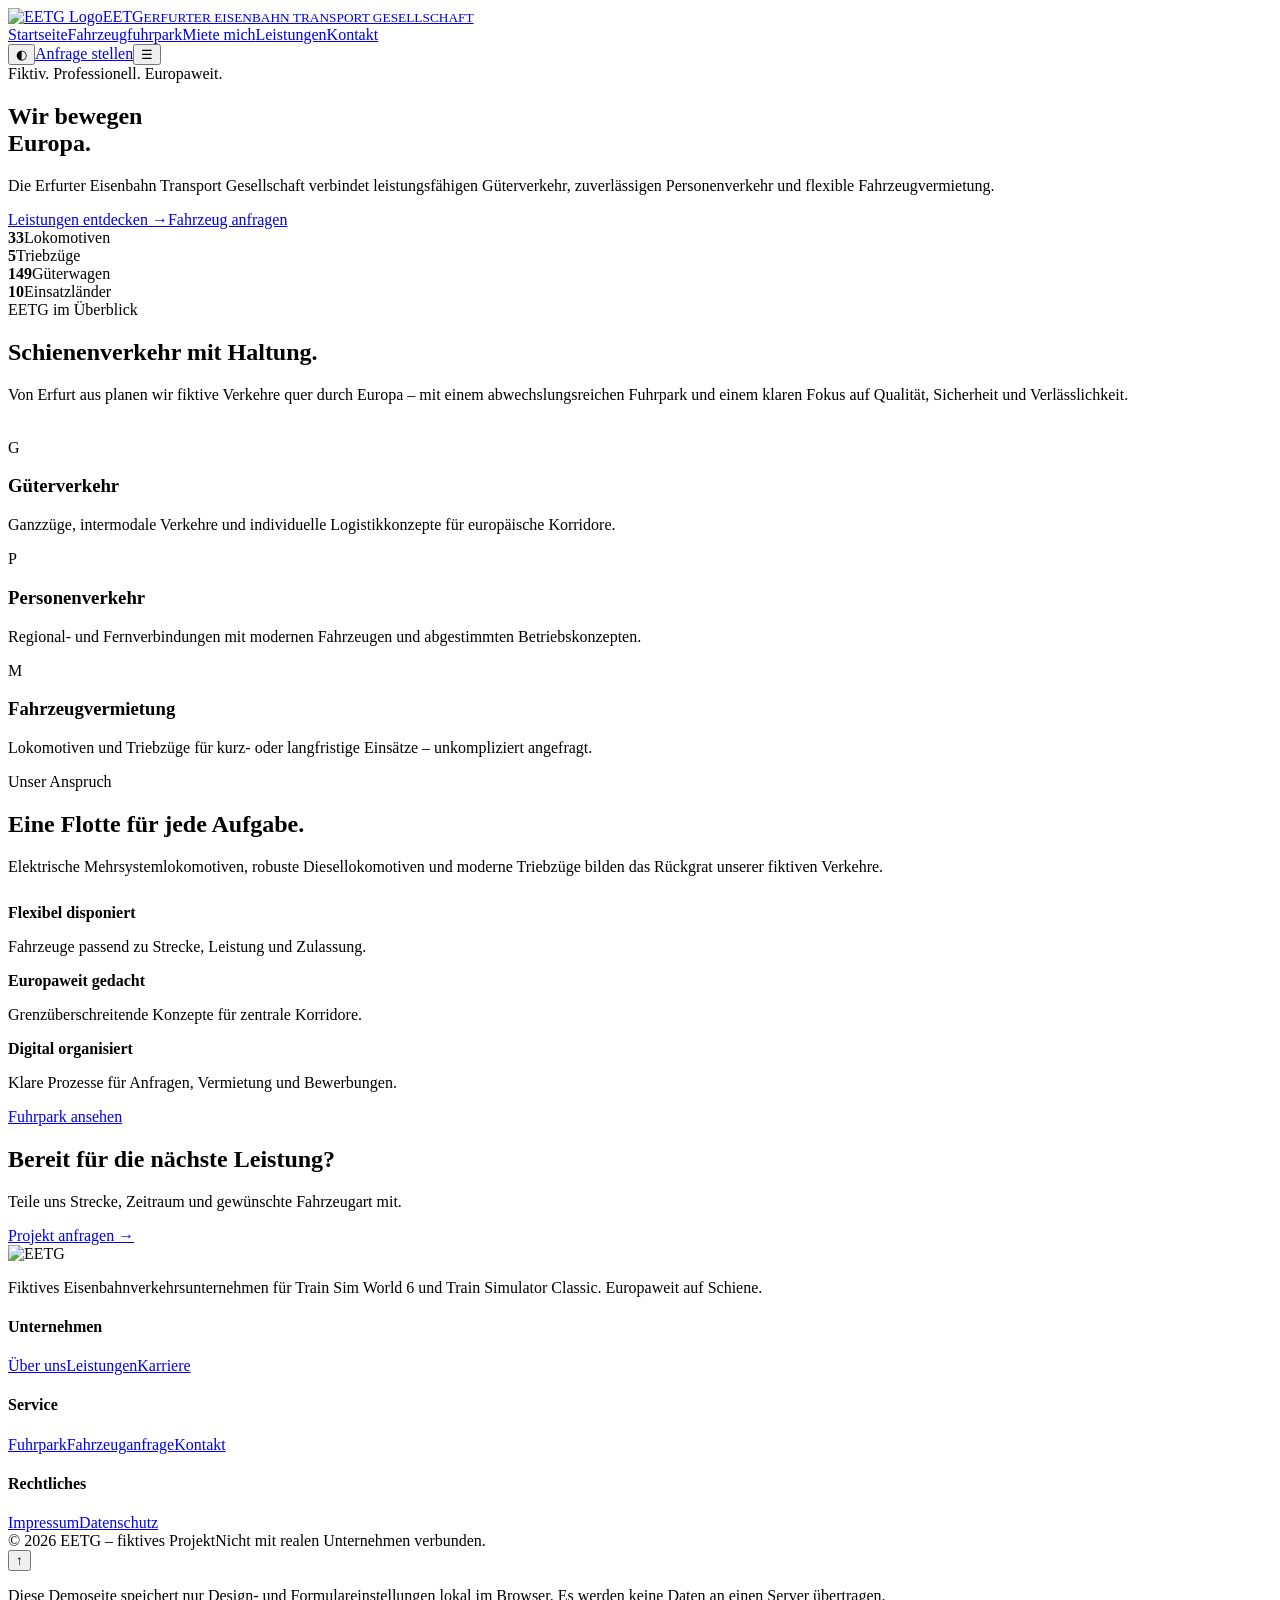
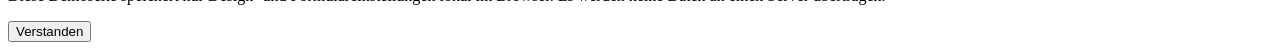
==== index.html @ 2c7127c2 "Add files via upload" ====
<!doctype html><html lang="de"><head><meta charset="utf-8"><meta name="viewport" content="width=device-width,initial-scale=1"><meta name="description" content="EETG – fiktives europäisches Eisenbahnverkehrsunternehmen für Güterverkehr, Personenverkehr und Fahrzeugvermietung."><title>Startseite | EETG</title><meta name="theme-color" content="#b5121b"><meta name="robots" content="index,follow"><link rel="icon" href="./favicon.ico" sizes="any"><link rel="icon" type="image/png" sizes="32x32" href="./assets/img/favicon-32x32.png"><link rel="apple-touch-icon" href="./assets/img/apple-touch-icon.png"><link rel="manifest" href="./manifest.webmanifest"><meta property="og:type" content="website"><meta property="og:locale" content="de_DE"><meta property="og:site_name" content="EETG"><meta property="og:title" content="Startseite | EETG"><meta property="og:description" content="EETG – fiktives europäisches Eisenbahnverkehrsunternehmen für Güterverkehr, Personenverkehr und Fahrzeugvermietung."><meta property="og:image" content="assets/img/icon-512.png"><meta name="twitter:card" content="summary_large_image"><link rel="stylesheet" href="./assets/css/style.css"></head><body><header class="header"><div class="container nav"><a class="brand" href="index.html"><img src="./assets/img/eetg-logo.png" alt="EETG Logo"><span class="brand-text">EETG<small>ERFURTER EISENBAHN TRANSPORT GESELLSCHAFT</small></span></a><nav class="nav-links"><a href="index.html">Startseite</a><a href="fuhrpark.html">Fahrzeugfuhrpark</a><a href="miete.html">Miete mich</a><a href="leistungen.html">Leistungen</a><a href="kontakt.html">Kontakt</a></nav><div class="nav-actions"><button class="icon-btn" id="themeToggle" aria-label="Farbschema wechseln">◐</button><a class="cta" href="kontakt.html">Anfrage stellen</a><button class="menu-btn" id="menuToggle" aria-label="Menü öffnen">☰</button></div></div></header><main><section class="hero"><div class="container hero-content"><span class="hero-badge"><i></i> Fiktiv. Professionell. Europaweit.</span><h1>Wir bewegen<br><span>Europa.</span></h1><p>Die Erfurter Eisenbahn Transport Gesellschaft verbindet leistungsfähigen Güterverkehr, zuverlässigen Personenverkehr und flexible Fahrzeugvermietung.</p><div class="hero-actions"><a class="cta" href="leistungen.html">Leistungen entdecken →</a><a class="cta secondary" href="miete.html">Fahrzeug anfragen</a></div></div></section>
<div class="stats"><div class="container stats-panel"><div class="stat"><strong>33</strong><span>Lokomotiven</span></div><div class="stat"><strong>5</strong><span>Triebzüge</span></div><div class="stat"><strong>149</strong><span>Güterwagen</span></div><div class="stat"><strong>10</strong><span>Einsatzländer</span></div></div></div>
<section class="section" id="unternehmen"><div class="container"><span class="eyebrow">EETG im Überblick</span><h2 class="section-title">Schienenverkehr mit Haltung.</h2><p class="lead">Von Erfurt aus planen wir fiktive Verkehre quer durch Europa – mit einem abwechslungsreichen Fuhrpark und einem klaren Fokus auf Qualität, Sicherheit und Verlässlichkeit.</p><div class="grid grid-3" style="margin-top:35px"><article class="card reveal"><div class="icon">G</div><h3>Güterverkehr</h3><p>Ganzzüge, intermodale Verkehre und individuelle Logistikkonzepte für europäische Korridore.</p></article><article class="card reveal"><div class="icon">P</div><h3>Personenverkehr</h3><p>Regional- und Fernverbindungen mit modernen Fahrzeugen und abgestimmten Betriebskonzepten.</p></article><article class="card reveal"><div class="icon">M</div><h3>Fahrzeugvermietung</h3><p>Lokomotiven und Triebzüge für kurz- oder langfristige Einsätze – unkompliziert angefragt.</p></article></div></div></section>
<section class="section section-soft"><div class="container feature-line"><div class="visual reveal"></div><div class="reveal"><span class="eyebrow">Unser Anspruch</span><h2 class="section-title">Eine Flotte für jede Aufgabe.</h2><p class="lead">Elektrische Mehrsystemlokomotiven, robuste Diesellokomotiven und moderne Triebzüge bilden das Rückgrat unserer fiktiven Verkehre.</p><div class="steps" style="margin-top:28px"><div class="step"><div><b>Flexibel disponiert</b><p>Fahrzeuge passend zu Strecke, Leistung und Zulassung.</p></div></div><div class="step"><div><b>Europaweit gedacht</b><p>Grenzüberschreitende Konzepte für zentrale Korridore.</p></div></div><div class="step"><div><b>Digital organisiert</b><p>Klare Prozesse für Anfragen, Vermietung und Bewerbungen.</p></div></div></div><a class="cta" href="fuhrpark.html">Fuhrpark ansehen</a></div></div></section>
<section class="section"><div class="container banner reveal"><div><h2>Bereit für die nächste Leistung?</h2><p>Teile uns Strecke, Zeitraum und gewünschte Fahrzeugart mit.</p></div><a class="cta" href="kontakt.html">Projekt anfragen →</a></div></section></main><footer class="footer"><div class="container"><div class="footer-grid"><div><img src="./assets/img/eetg-logo.png" alt="EETG"><p>Fiktives Eisenbahnverkehrsunternehmen für Train Sim World 6 und Train Simulator Classic. Europaweit auf Schiene.</p></div><div><h4>Unternehmen</h4><a href="index.html#unternehmen">Über uns</a><a href="leistungen.html">Leistungen</a><a href="kontakt.html#bewerbung">Karriere</a></div><div><h4>Service</h4><a href="fuhrpark.html">Fuhrpark</a><a href="miete.html">Fahrzeuganfrage</a><a href="kontakt.html">Kontakt</a></div><div><h4>Rechtliches</h4><a href="impressum.html">Impressum</a><a href="datenschutz.html">Datenschutz</a></div></div><div class="footer-bottom"><span>© 2026 EETG – fiktives Projekt</span><span>Nicht mit realen Unternehmen verbunden.</span></div></div></footer><button class="to-top" id="toTop" aria-label="Nach oben">↑</button><div class="cookie" id="cookie"><p>Diese Demoseite speichert nur Design- und Formulareinstellungen lokal im Browser. Es werden keine Daten an einen Server übertragen.</p><button class="cta" id="cookieAccept">Verstanden</button></div><script src="./assets/data/seiten/startseite.js"></script><script src="./assets/js/content-loader.js"></script><script src="./assets/js/app.js"></script></body></html>
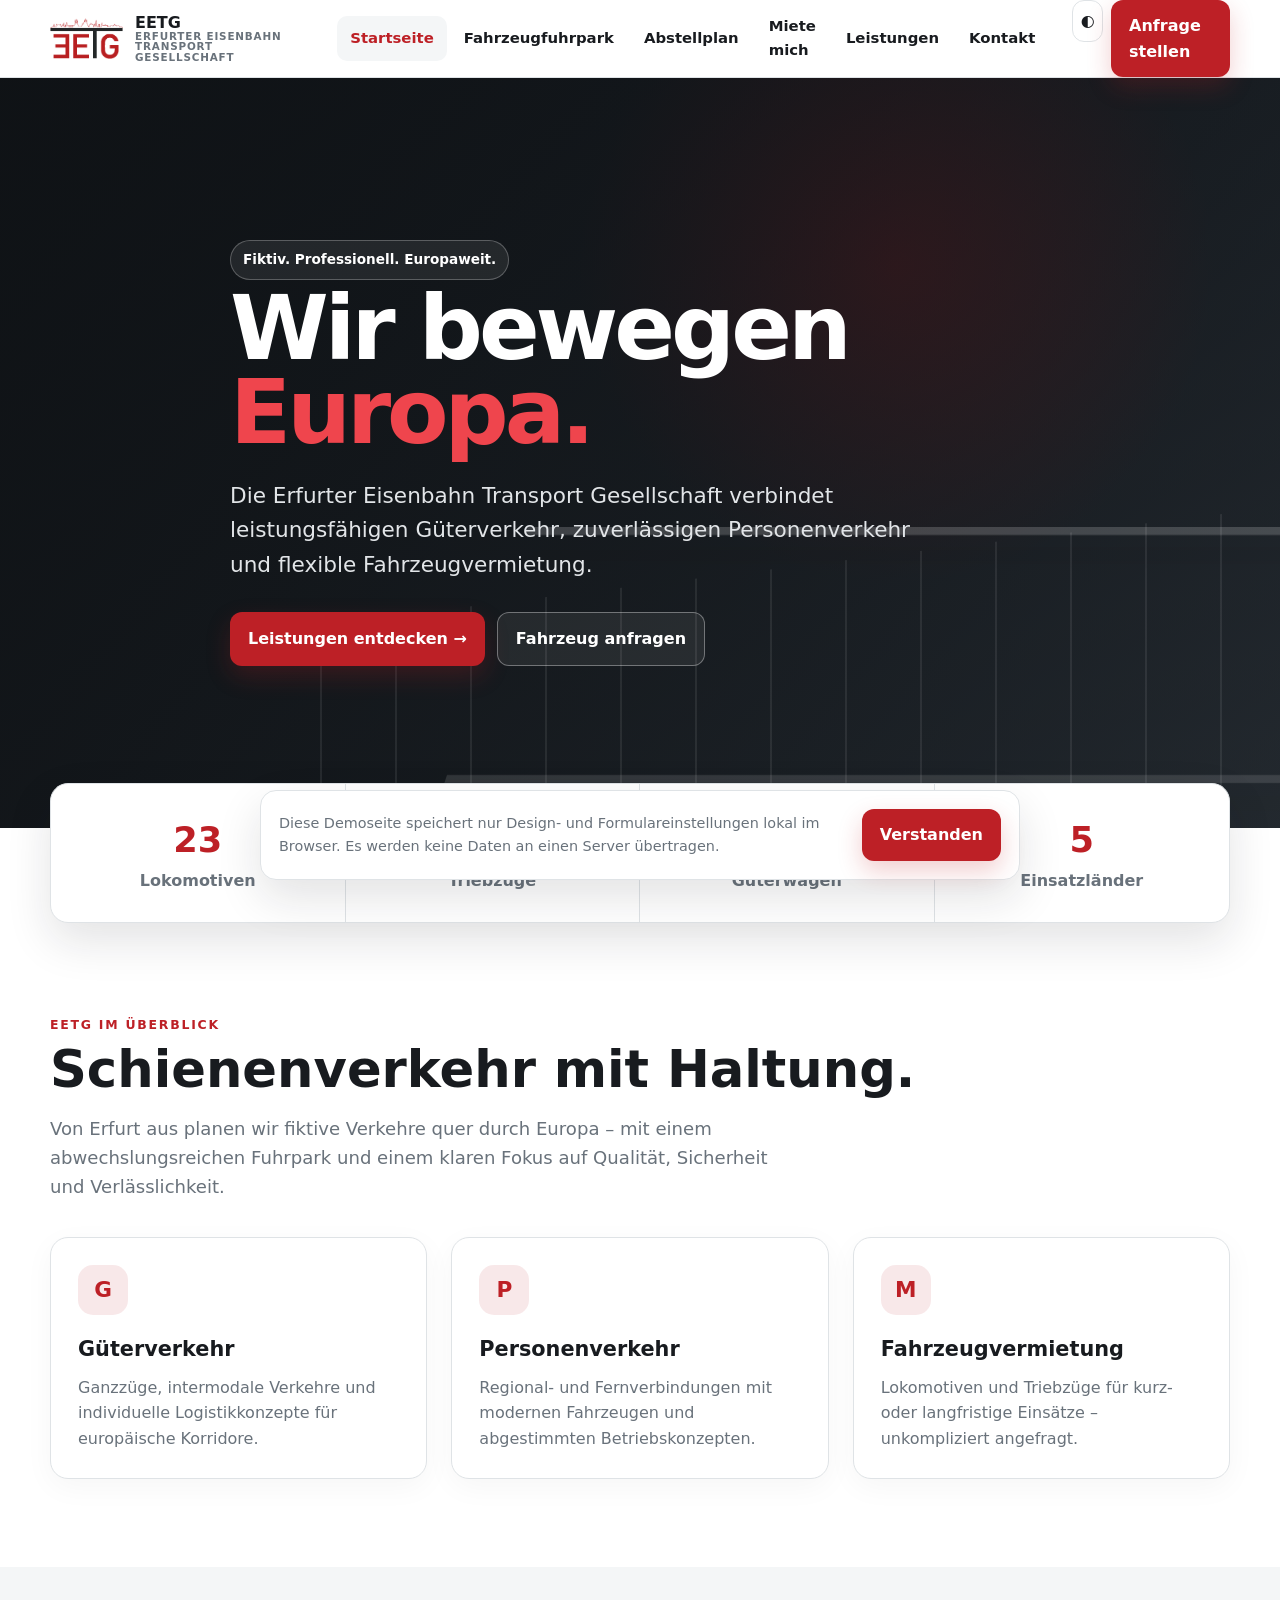
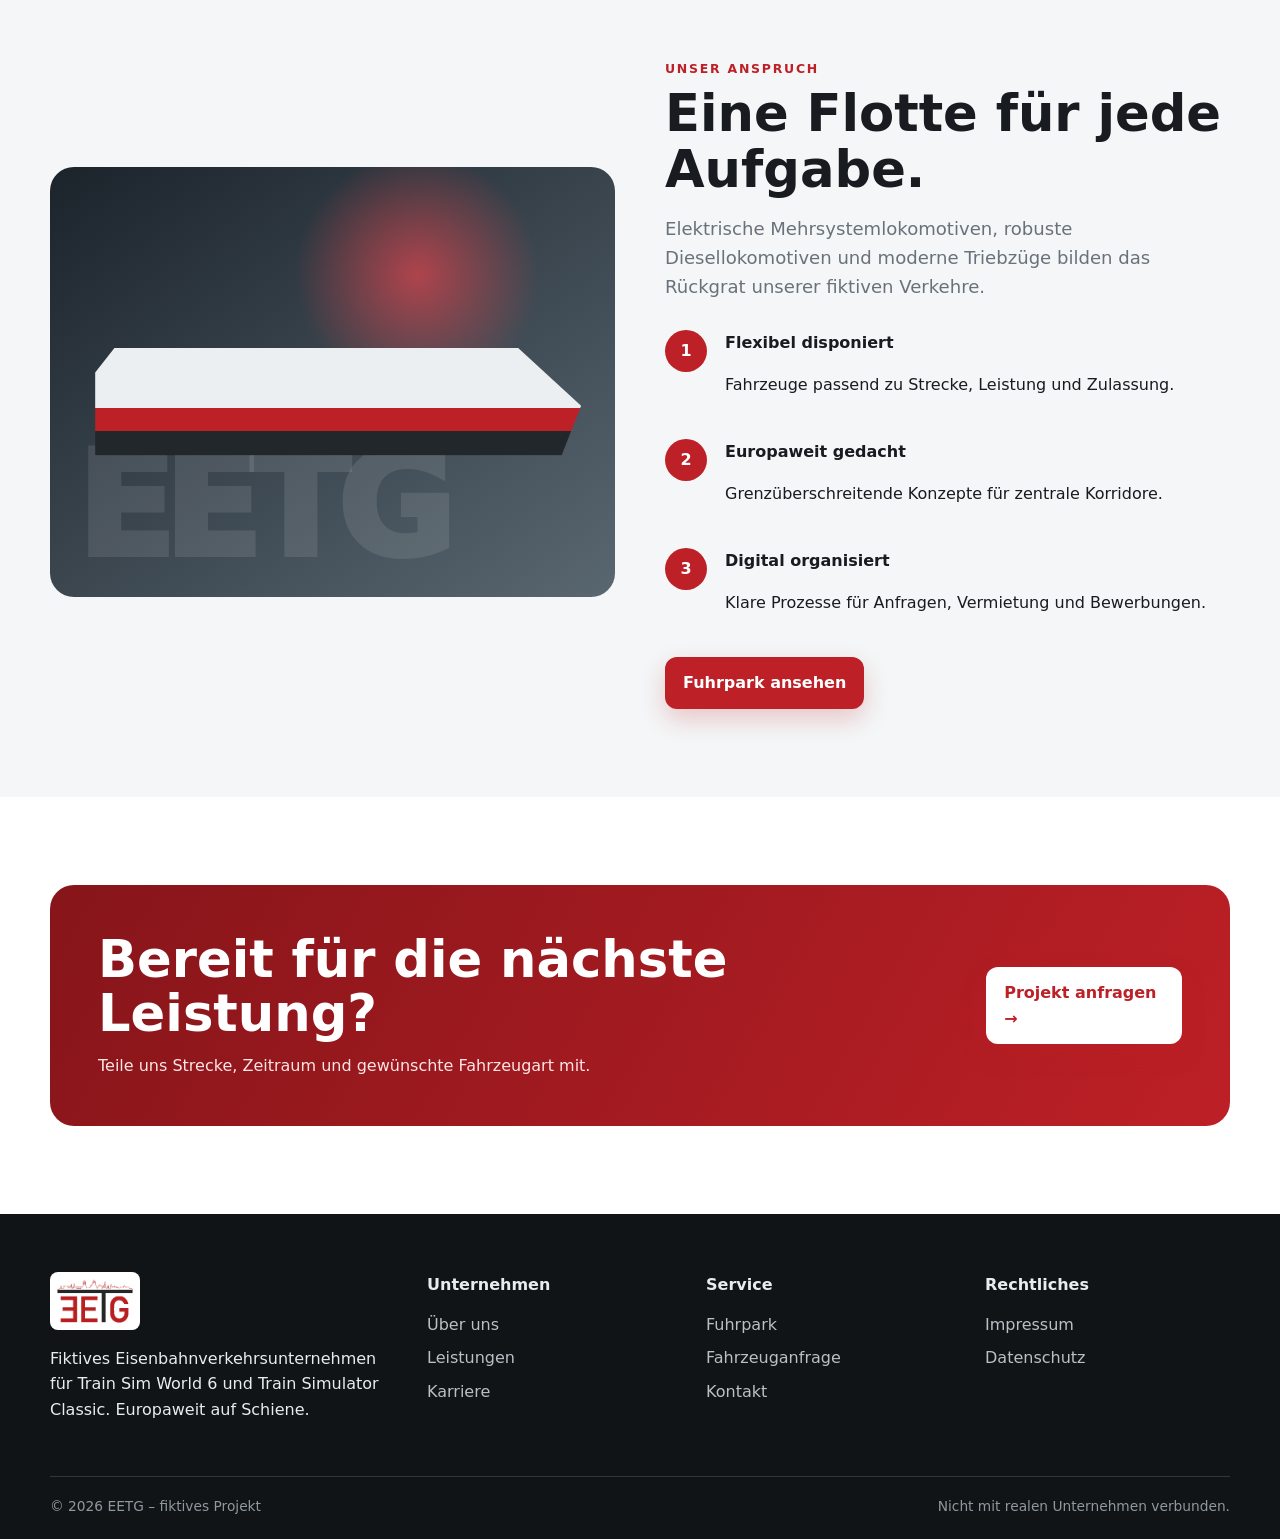
==== commit 0dbc6a75: "Update index.html" ====
--- a/index.html
+++ b/index.html
@@ -1,4 +1,4 @@
-<!doctype html><html lang="de"><head><meta charset="utf-8"><meta name="viewport" content="width=device-width,initial-scale=1"><meta name="description" content="EETG – fiktives europäisches Eisenbahnverkehrsunternehmen für Güterverkehr, Personenverkehr und Fahrzeugvermietung."><title>Startseite | EETG</title><meta name="theme-color" content="#b5121b"><meta name="robots" content="index,follow"><link rel="icon" href="./favicon.ico" sizes="any"><link rel="icon" type="image/png" sizes="32x32" href="./assets/img/favicon-32x32.png"><link rel="apple-touch-icon" href="./assets/img/apple-touch-icon.png"><link rel="manifest" href="./manifest.webmanifest"><meta property="og:type" content="website"><meta property="og:locale" content="de_DE"><meta property="og:site_name" content="EETG"><meta property="og:title" content="Startseite | EETG"><meta property="og:description" content="EETG – fiktives europäisches Eisenbahnverkehrsunternehmen für Güterverkehr, Personenverkehr und Fahrzeugvermietung."><meta property="og:image" content="assets/img/icon-512.png"><meta name="twitter:card" content="summary_large_image"><link rel="stylesheet" href="./assets/css/style.css"></head><body><header class="header"><div class="container nav"><a class="brand" href="index.html"><img src="./assets/img/eetg-logo.png" alt="EETG Logo"><span class="brand-text">EETG<small>ERFURTER EISENBAHN TRANSPORT GESELLSCHAFT</small></span></a><nav class="nav-links"><a href="index.html">Startseite</a><a href="fuhrpark.html">Fahrzeugfuhrpark</a><a href="miete.html">Miete mich</a><a href="leistungen.html">Leistungen</a><a href="kontakt.html">Kontakt</a></nav><div class="nav-actions"><button class="icon-btn" id="themeToggle" aria-label="Farbschema wechseln">◐</button><a class="cta" href="kontakt.html">Anfrage stellen</a><button class="menu-btn" id="menuToggle" aria-label="Menü öffnen">☰</button></div></div></header><main><section class="hero"><div class="container hero-content"><span class="hero-badge"><i></i> Fiktiv. Professionell. Europaweit.</span><h1>Wir bewegen<br><span>Europa.</span></h1><p>Die Erfurter Eisenbahn Transport Gesellschaft verbindet leistungsfähigen Güterverkehr, zuverlässigen Personenverkehr und flexible Fahrzeugvermietung.</p><div class="hero-actions"><a class="cta" href="leistungen.html">Leistungen entdecken →</a><a class="cta secondary" href="miete.html">Fahrzeug anfragen</a></div></div></section>
+<!doctype html><html lang="de"><head><meta charset="utf-8"><meta name="viewport" content="width=device-width,initial-scale=1"><meta name="description" content="EETG – fiktives europäisches Eisenbahnverkehrsunternehmen für Güterverkehr, Personenverkehr und Fahrzeugvermietung."><title>Startseite | EETG</title><meta name="theme-color" content="#b5121b"><meta name="robots" content="index,follow"><link rel="icon" href="./favicon.ico" sizes="any"><link rel="icon" type="image/png" sizes="32x32" href="./assets/img/favicon-32x32.png"><link rel="apple-touch-icon" href="./assets/img/apple-touch-icon.png"><link rel="manifest" href="./manifest.webmanifest"><meta property="og:type" content="website"><meta property="og:locale" content="de_DE"><meta property="og:site_name" content="EETG"><meta property="og:title" content="Startseite | EETG"><meta property="og:description" content="EETG – fiktives europäisches Eisenbahnverkehrsunternehmen für Güterverkehr, Personenverkehr und Fahrzeugvermietung."><meta property="og:image" content="assets/img/icon-512.png"><meta name="twitter:card" content="summary_large_image"><link rel="stylesheet" href="./assets/css/style.css"></head><body><header class="header"><div class="container nav"><a class="brand" href="index.html"><img src="./assets/img/eetg-logo.png" alt="EETG Logo"><span class="brand-text">EETG<small>ERFURTER EISENBAHN TRANSPORT GESELLSCHAFT</small></span></a><nav class="nav-links"><a href="index.html">Startseite</a><a href="fuhrpark.html">Fahrzeugfuhrpark</a><a href="abstellplan.html">Abstellplan</a><a href="miete.html">Miete mich</a><a href="leistungen.html">Leistungen</a><a href="kontakt.html">Kontakt</a></nav><div class="nav-actions"><button class="icon-btn" id="themeToggle" aria-label="Farbschema wechseln">◐</button><a class="cta" href="kontakt.html">Anfrage stellen</a><button class="menu-btn" id="menuToggle" aria-label="Menü öffnen">☰</button></div></div></header><main><section class="hero"><div class="container hero-content"><span class="hero-badge"><i></i> Fiktiv. Professionell. Europaweit.</span><h1>Wir bewegen<br><span>Europa.</span></h1><p>Die Erfurter Eisenbahn Transport Gesellschaft verbindet leistungsfähigen Güterverkehr, zuverlässigen Personenverkehr und flexible Fahrzeugvermietung.</p><div class="hero-actions"><a class="cta" href="leistungen.html">Leistungen entdecken →</a><a class="cta secondary" href="miete.html">Fahrzeug anfragen</a></div></div></section>
 <div class="stats"><div class="container stats-panel"><div class="stat"><strong>33</strong><span>Lokomotiven</span></div><div class="stat"><strong>5</strong><span>Triebzüge</span></div><div class="stat"><strong>149</strong><span>Güterwagen</span></div><div class="stat"><strong>10</strong><span>Einsatzländer</span></div></div></div>
 <section class="section" id="unternehmen"><div class="container"><span class="eyebrow">EETG im Überblick</span><h2 class="section-title">Schienenverkehr mit Haltung.</h2><p class="lead">Von Erfurt aus planen wir fiktive Verkehre quer durch Europa – mit einem abwechslungsreichen Fuhrpark und einem klaren Fokus auf Qualität, Sicherheit und Verlässlichkeit.</p><div class="grid grid-3" style="margin-top:35px"><article class="card reveal"><div class="icon">G</div><h3>Güterverkehr</h3><p>Ganzzüge, intermodale Verkehre und individuelle Logistikkonzepte für europäische Korridore.</p></article><article class="card reveal"><div class="icon">P</div><h3>Personenverkehr</h3><p>Regional- und Fernverbindungen mit modernen Fahrzeugen und abgestimmten Betriebskonzepten.</p></article><article class="card reveal"><div class="icon">M</div><h3>Fahrzeugvermietung</h3><p>Lokomotiven und Triebzüge für kurz- oder langfristige Einsätze – unkompliziert angefragt.</p></article></div></div></section>
 <section class="section section-soft"><div class="container feature-line"><div class="visual reveal"></div><div class="reveal"><span class="eyebrow">Unser Anspruch</span><h2 class="section-title">Eine Flotte für jede Aufgabe.</h2><p class="lead">Elektrische Mehrsystemlokomotiven, robuste Diesellokomotiven und moderne Triebzüge bilden das Rückgrat unserer fiktiven Verkehre.</p><div class="steps" style="margin-top:28px"><div class="step"><div><b>Flexibel disponiert</b><p>Fahrzeuge passend zu Strecke, Leistung und Zulassung.</p></div></div><div class="step"><div><b>Europaweit gedacht</b><p>Grenzüberschreitende Konzepte für zentrale Korridore.</p></div></div><div class="step"><div><b>Digital organisiert</b><p>Klare Prozesse für Anfragen, Vermietung und Bewerbungen.</p></div></div></div><a class="cta" href="fuhrpark.html">Fuhrpark ansehen</a></div></div></section>
--- a/assets/css/style.css
+++ b/assets/css/style.css
@@ -0,0 +1,15 @@
+/* EETG Corporate Website */
+:root{--red:#bd2026;--red-dark:#86151a;--ink:#181b1f;--steel:#343a40;--muted:#69727b;--line:#dfe3e6;--paper:#fff;--soft:#f4f6f7;--success:#138a57;--shadow:0 18px 45px rgba(24,27,31,.12);--radius:18px;--header:78px}
+*{box-sizing:border-box}html{scroll-behavior:smooth}body{margin:0;font-family:Inter,ui-sans-serif,system-ui,-apple-system,"Segoe UI",sans-serif;color:var(--ink);background:var(--paper);line-height:1.6}body.dark{--ink:#f5f6f7;--steel:#d8dde1;--muted:#aeb6bd;--line:#343a40;--paper:#111417;--soft:#1b2025;--shadow:0 18px 45px rgba(0,0,0,.35)}a{color:inherit;text-decoration:none}img{max-width:100%;display:block}button,input,select,textarea{font:inherit}.container{width:min(1180px,calc(100% - 40px));margin:auto}.section{padding:88px 0}.section-soft{background:var(--soft)}.eyebrow{color:var(--red);font-weight:800;letter-spacing:.14em;text-transform:uppercase;font-size:.78rem}.section-title{font-size:clamp(2rem,4vw,3.35rem);line-height:1.08;margin:.35rem 0 1rem}.lead{font-size:1.13rem;color:var(--muted);max-width:750px}.grid{display:grid;gap:24px}.grid-3{grid-template-columns:repeat(3,1fr)}.grid-2{grid-template-columns:repeat(2,1fr)}
+.header{position:sticky;top:0;z-index:50;height:var(--header);background:color-mix(in srgb,var(--paper) 92%,transparent);backdrop-filter:blur(18px);border-bottom:1px solid var(--line)}.nav{height:100%;display:flex;align-items:center;justify-content:space-between;gap:24px}.brand{display:flex;align-items:center;gap:12px;font-weight:900}.brand img{width:73px;height:42px;object-fit:contain}.brand-text{line-height:1}.brand-text small{display:block;font-size:.65rem;color:var(--muted);letter-spacing:.08em}.nav-links{display:flex;align-items:center;gap:4px}.nav-links a{padding:11px 13px;border-radius:10px;font-weight:700;font-size:.93rem}.nav-links a:hover,.nav-links a.active{background:var(--soft);color:var(--red)}.nav-actions{display:flex;gap:8px}.icon-btn,.menu-btn{width:42px;height:42px;border:1px solid var(--line);border-radius:12px;background:var(--paper);color:var(--ink);cursor:pointer;display:grid;place-items:center}.menu-btn{display:none}.cta{display:inline-flex;align-items:center;justify-content:center;gap:9px;padding:13px 18px;border-radius:12px;background:var(--red);color:white;font-weight:800;border:0;cursor:pointer;box-shadow:0 10px 24px rgba(189,32,38,.22)}.cta:hover{background:var(--red-dark);transform:translateY(-1px)}.cta.secondary{background:transparent;color:var(--ink);border:1px solid var(--line);box-shadow:none}.cta.secondary:hover{border-color:var(--red);color:var(--red)}
+.hero{min-height:calc(92vh - var(--header));display:flex;align-items:center;position:relative;overflow:hidden;background:linear-gradient(115deg,rgba(15,18,21,.93),rgba(15,18,21,.58)),radial-gradient(circle at 70% 25%,rgba(189,32,38,.52),transparent 30%),linear-gradient(145deg,#111820,#3e4852);color:white}.hero:before{content:"";position:absolute;inset:auto -10% -34% 25%;height:70%;transform:skewY(-7deg);background:repeating-linear-gradient(90deg,rgba(255,255,255,.08) 0 2px,transparent 2px 75px)}.hero:after{content:"";position:absolute;right:-6%;bottom:6%;width:68%;height:32%;border-top:8px solid rgba(255,255,255,.18);border-bottom:8px solid rgba(255,255,255,.12);transform:skewX(-18deg);filter:drop-shadow(0 25px 10px rgba(0,0,0,.35))}.hero-content{position:relative;z-index:2;max-width:820px;padding:80px 0}.hero h1{font-size:clamp(3rem,7vw,6.25rem);line-height:.94;margin:.4rem 0 1.5rem;letter-spacing:-.045em}.hero h1 span{color:#ef454d}.hero p{font-size:clamp(1.05rem,2vw,1.35rem);max-width:680px;color:#e2e5e8}.hero-actions{display:flex;gap:12px;flex-wrap:wrap;margin-top:30px}.hero .cta.secondary{color:white;border-color:rgba(255,255,255,.35);background:rgba(255,255,255,.07)}.hero-badge{display:inline-flex;gap:10px;align-items:center;border:1px solid rgba(255,255,255,.25);background:rgba(255,255,255,.08);padding:8px 12px;border-radius:999px;font-weight:700;font-size:.85rem}.hero-badge i{width:8px;height:8px;border-radius:50%;background:#53d68b;box-shadow:0 0 0 5px rgba(83,214,139,.15)}
+.card{background:var(--paper);border:1px solid var(--line);border-radius:var(--radius);padding:27px;box-shadow:0 8px 30px rgba(24,27,31,.04);transition:.25s}.card:hover{transform:translateY(-5px);box-shadow:var(--shadow);border-color:color-mix(in srgb,var(--red) 35%,var(--line))}.icon{width:50px;height:50px;border-radius:15px;display:grid;place-items:center;background:rgba(189,32,38,.1);color:var(--red);font-size:1.35rem;font-weight:900}.card h3{margin:18px 0 8px;font-size:1.3rem}.card p{color:var(--muted);margin:0}.stats{margin-top:-45px;position:relative;z-index:4}.stats-panel{background:var(--paper);border:1px solid var(--line);box-shadow:var(--shadow);border-radius:var(--radius);display:grid;grid-template-columns:repeat(4,1fr);overflow:hidden}.stat{padding:28px;text-align:center;border-right:1px solid var(--line)}.stat:last-child{border-right:0}.stat strong{display:block;color:var(--red);font-size:2.2rem}.stat span{font-weight:700;color:var(--muted)}
+.page-hero{padding:92px 0 66px;background:linear-gradient(115deg,#171b20,#343b43);color:white;position:relative;overflow:hidden}.page-hero:after{content:"";position:absolute;right:-10%;top:-80%;width:55%;height:240%;background:linear-gradient(90deg,transparent,rgba(189,32,38,.32));transform:rotate(20deg)}.page-hero .container{position:relative;z-index:2}.page-hero h1{font-size:clamp(2.7rem,6vw,5rem);line-height:1;margin:.4rem 0 1rem}.breadcrumbs{color:#cdd2d6;font-weight:600;font-size:.9rem}.breadcrumbs a{color:white}
+.vehicle-toolbar{display:flex;gap:12px;justify-content:space-between;align-items:center;margin:28px 0}.search{position:relative;flex:1;max-width:440px}.search input{width:100%;padding:14px 16px 14px 44px;border:1px solid var(--line);border-radius:12px;background:var(--paper);color:var(--ink)}.search span{position:absolute;left:16px;top:13px}.filters{display:flex;gap:8px;flex-wrap:wrap}.filter-btn{border:1px solid var(--line);background:var(--paper);color:var(--ink);padding:10px 14px;border-radius:999px;cursor:pointer;font-weight:700}.filter-btn.active,.filter-btn:hover{background:var(--red);color:white;border-color:var(--red)}.vehicle-grid{display:grid;grid-template-columns:repeat(3,1fr);gap:24px}.vehicle{padding:0;overflow:hidden}.vehicle-art{height:210px;position:relative;background:linear-gradient(145deg,#26313a,#606e78);overflow:hidden}.vehicle-art:before{content:"";position:absolute;width:78%;height:42%;left:11%;bottom:22%;background:linear-gradient(#d9dde0 0 55%,#b41d23 55% 76%,#262b30 76%);clip-path:polygon(6% 15%,82% 15%,100% 50%,95% 100%,0 100%,0 32%);box-shadow:0 18px 20px rgba(0,0,0,.34)}.vehicle-art:after{content:"";position:absolute;left:15%;right:4%;bottom:15%;height:5px;background:#101315;box-shadow:0 14px 0 #101315}.vehicle[data-type="diesel"] .vehicle-art{background:linear-gradient(145deg,#4a3324,#97704d)}.vehicle[data-type="trainset"] .vehicle-art{background:linear-gradient(145deg,#29364d,#6680a0)}.vehicle-body{padding:24px}.vehicle-meta{display:flex;justify-content:space-between;gap:12px;color:var(--muted);font-size:.88rem}.tag{display:inline-flex;padding:5px 9px;border-radius:999px;background:rgba(189,32,38,.1);color:var(--red);font-weight:800;font-size:.75rem}.specs{display:grid;grid-template-columns:1fr 1fr;gap:10px;margin:18px 0}.spec{padding:10px;border-radius:10px;background:var(--soft);font-size:.86rem}.spec strong{display:block}.vehicle-actions{display:flex;gap:8px}.vehicle-actions .cta{flex:1;padding:11px 12px}
+.form-shell{display:grid;grid-template-columns:.85fr 1.3fr;gap:32px;align-items:start}.form-info{position:sticky;top:105px}.form-card{background:var(--paper);border:1px solid var(--line);border-radius:var(--radius);padding:32px;box-shadow:var(--shadow)}.form-grid{display:grid;grid-template-columns:1fr 1fr;gap:18px}.field{display:flex;flex-direction:column;gap:7px}.field.full{grid-column:1/-1}.field label{font-weight:800;font-size:.9rem}.field input,.field select,.field textarea{width:100%;padding:13px 14px;border:1px solid var(--line);border-radius:11px;background:var(--paper);color:var(--ink);outline:none}.field input:focus,.field select:focus,.field textarea:focus{border-color:var(--red);box-shadow:0 0 0 4px rgba(189,32,38,.11)}.field textarea{min-height:130px;resize:vertical}.check{display:flex;gap:10px;align-items:flex-start;color:var(--muted);font-size:.88rem}.notice{padding:14px 16px;border-radius:11px;background:rgba(19,138,87,.1);color:var(--success);font-weight:700;display:none;margin-bottom:18px}.notice.show{display:block}.tabs{display:flex;gap:8px;flex-wrap:wrap;margin-bottom:24px}.tab-btn{padding:11px 14px;border:1px solid var(--line);background:var(--paper);color:var(--ink);border-radius:10px;font-weight:800;cursor:pointer}.tab-btn.active{background:var(--red);border-color:var(--red);color:white}.tab-panel{display:none}.tab-panel.active{display:block}.steps{counter-reset:step}.step{display:flex;gap:18px;margin:0 0 26px}.step:before{counter-increment:step;content:counter(step);flex:0 0 42px;height:42px;border-radius:50%;display:grid;place-items:center;background:var(--red);color:#fff;font-weight:900}.contact-list{display:grid;gap:14px;margin-top:24px}.contact-item{display:flex;gap:14px;align-items:flex-start}.contact-item b{display:block}.contact-item span{color:var(--muted)}
+.banner{border-radius:24px;padding:48px;background:linear-gradient(120deg,var(--red-dark),var(--red));color:white;display:flex;justify-content:space-between;align-items:center;gap:24px}.banner h2{font-size:clamp(2rem,4vw,3.2rem);line-height:1.05;margin:0 0 12px}.banner p{margin:0;color:#ffe5e6}.banner .cta{background:white;color:var(--red)}.feature-line{display:grid;grid-template-columns:1fr 1fr;gap:50px;align-items:center}.visual{height:430px;border-radius:24px;background:radial-gradient(circle at 65% 25%,rgba(239,69,77,.65),transparent 25%),linear-gradient(145deg,#1b232b,#596771);position:relative;overflow:hidden}.visual:before{content:"EETG";position:absolute;bottom:-25px;left:25px;font-weight:950;font-size:9rem;color:rgba(255,255,255,.10);letter-spacing:-.08em}.visual:after{content:"";position:absolute;width:86%;height:25%;left:8%;top:42%;background:linear-gradient(#eceff1 0 56%,#bd2026 56% 78%,#22272c 78%);clip-path:polygon(4% 0,87% 0,100% 54%,96% 100%,0 100%,0 23%);box-shadow:0 30px 25px rgba(0,0,0,.35)}
+.footer{background:#111417;color:#e9ecef;padding:58px 0 22px}.footer-grid{display:grid;grid-template-columns:1.4fr 1fr 1fr 1fr;gap:34px}.footer img{width:90px;background:white;padding:7px;border-radius:8px}.footer h4{margin:0 0 14px}.footer a{display:block;color:#b9c0c6;margin:8px 0}.footer a:hover{color:white}.footer-bottom{border-top:1px solid #30363b;margin-top:38px;padding-top:18px;color:#8f989f;font-size:.86rem;display:flex;justify-content:space-between}.cookie{position:fixed;left:20px;right:20px;bottom:20px;z-index:80;max-width:760px;margin:auto;background:var(--paper);border:1px solid var(--line);border-radius:16px;box-shadow:var(--shadow);padding:18px;display:flex;align-items:center;gap:20px}.cookie.hidden{display:none}.cookie p{margin:0;color:var(--muted);font-size:.9rem}.to-top{position:fixed;right:20px;bottom:20px;width:46px;height:46px;border-radius:50%;background:var(--red);color:#fff;border:0;cursor:pointer;display:none;z-index:30}.to-top.show{display:block}.reveal{opacity:0;transform:translateY(18px);transition:.6s}.reveal.visible{opacity:1;transform:none}.legal{max-width:850px}.legal h2{margin-top:35px}.empty{grid-column:1/-1;padding:50px;text-align:center;border:1px dashed var(--line);border-radius:var(--radius);color:var(--muted)}
+@media(max-width:940px){.nav-links{position:fixed;left:20px;right:20px;top:88px;display:none;flex-direction:column;align-items:stretch;padding:16px;background:var(--paper);border:1px solid var(--line);border-radius:16px;box-shadow:var(--shadow)}.nav-links.open{display:flex}.menu-btn{display:grid}.nav-actions .cta{display:none}.grid-3,.vehicle-grid{grid-template-columns:1fr 1fr}.stats-panel{grid-template-columns:1fr 1fr}.stat:nth-child(2){border-right:0}.stat:nth-child(-n+2){border-bottom:1px solid var(--line)}.form-shell,.feature-line{grid-template-columns:1fr}.form-info{position:static}.footer-grid{grid-template-columns:1fr 1fr}}
+@media(max-width:650px){.container{width:min(100% - 28px,1180px)}.section{padding:64px 0}.brand-text{display:none}.hero{min-height:78vh}.hero h1{font-size:3.2rem}.grid-3,.grid-2,.vehicle-grid,.form-grid{grid-template-columns:1fr}.stats{margin-top:-25px}.stats-panel{grid-template-columns:1fr 1fr}.stat{padding:20px 10px}.stat strong{font-size:1.7rem}.vehicle-toolbar{align-items:stretch;flex-direction:column}.banner{padding:32px;align-items:flex-start;flex-direction:column}.footer-grid{grid-template-columns:1fr}.footer-bottom{flex-direction:column;gap:8px}.cookie{align-items:stretch;flex-direction:column}.visual{height:300px}.page-hero{padding:70px 0 48px}}
+
+.vehicle-art[data-has-image="true"]{background-size:contain;background-position:center;background-repeat:no-repeat;background-color:#3f4a55}.vehicle-art[data-has-image="true"]:before,.vehicle-art[data-has-image="true"]:after{display:none}
